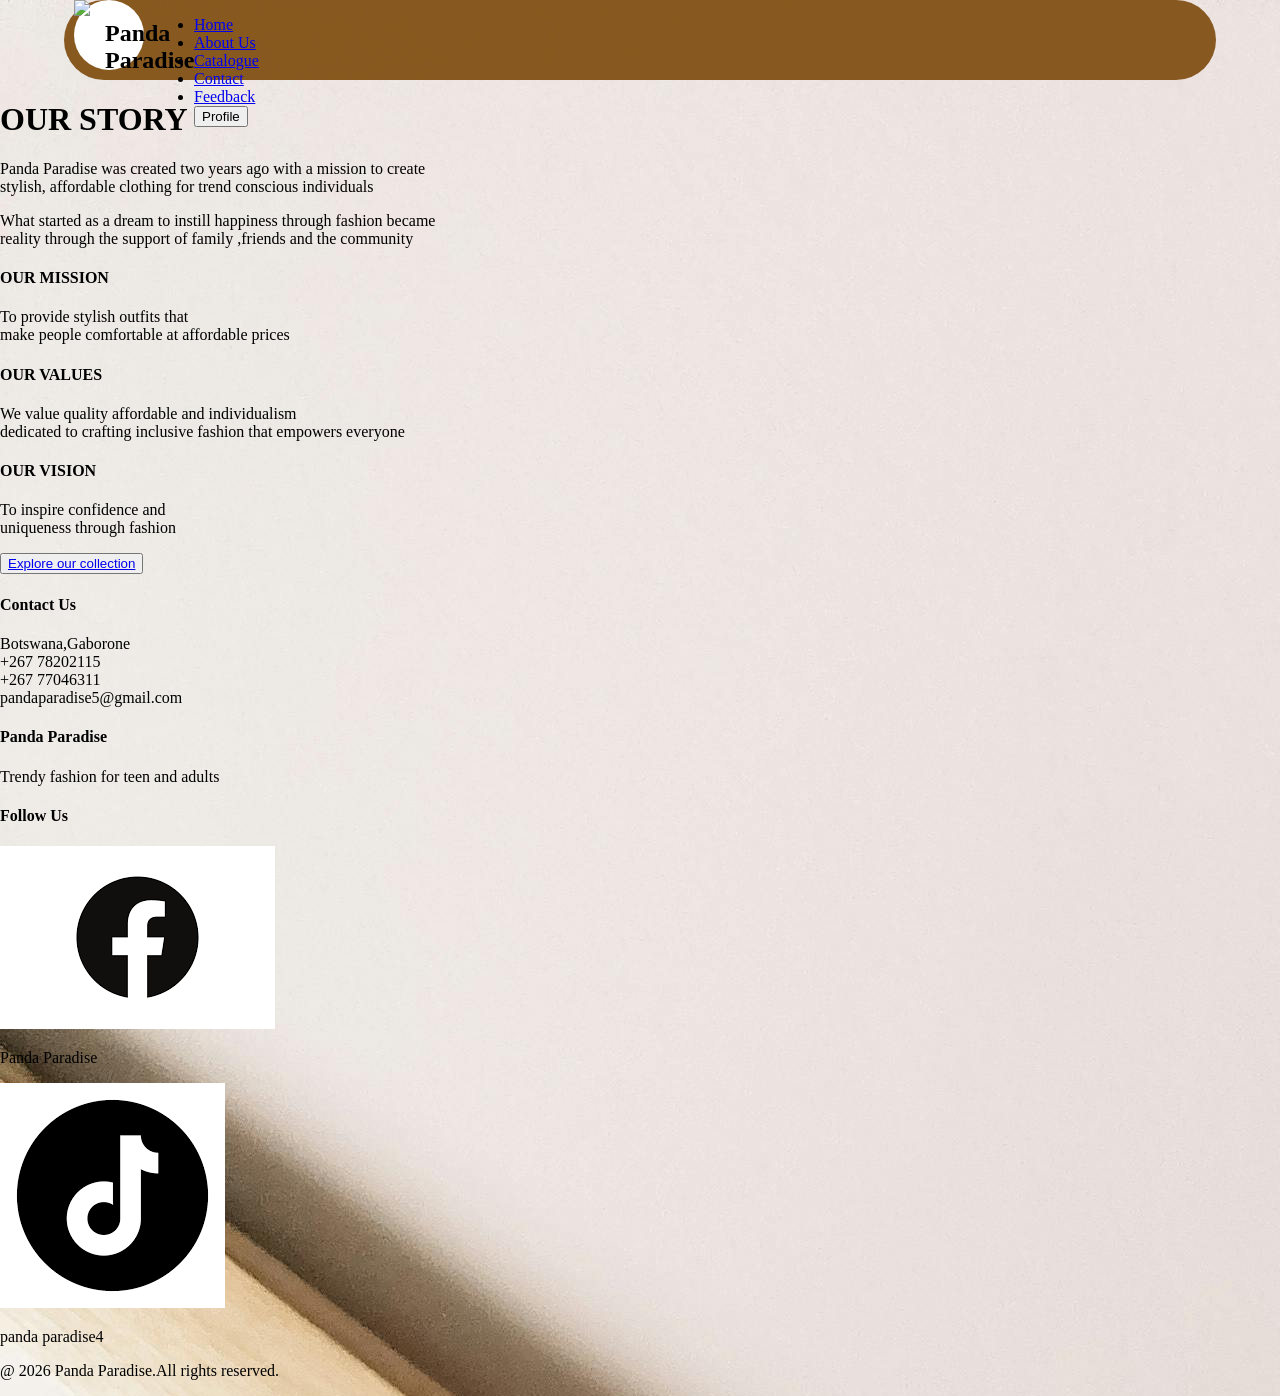
==== aboutus.html @ ee4ac347 "website commit" ====
<!DOCTYPE html>
<html lang="en">
<head>
    <meta charset="UTF-8">
    <meta name="viewport" content="width=device-width, initial-scale=1.0">
    <title>Panda Paradise</title>
    <link rel="stylesheet" href="style.css">


</head>
<body>
    <header>
        <div class="logo">
            <img src="images/panda logo.png">
            <h2>Panda Paradise</h2>
        </div>

        <nav>
            <ul>
                <li><a href="index.html">Home</a></li>
                <li><a href="aboutus.html">About Us</a></li>
                <li><a href="catalogue.html">Catalogue</a></li>
                <li><a href="contact.html">Contact</a></li>
                <li><a href="feedback.html">Feedback</a></li>
                <button>Profile</button>
            </ul>
        </nav>

        
    </header>
     
    <div class="Our Story">
        <h1>OUR STORY</h1>
        <p>Panda Paradise was created two years ago with a mission to create<br>
           stylish, affordable clothing for trend conscious individuals
        </p>
        <p>What started as a dream to instill happiness through fashion became<br>
            reality through the support of family ,friends and the community
        </p>
    </div>

    <div class="Our Mission">
        <h4>OUR MISSION</h4>
        <p>To provide stylish outfits that <br>make people comfortable at affordable prices</p>
    </div>

    <div class="Our Values">
        <h4>OUR VALUES</h4>
        <p>We value quality affordable and individualism<br>dedicated to crafting inclusive fashion that empowers everyone</p>
    </div>

    <div class="Our Vision">
        <h4>OUR VISION</h4>
        <p>To inspire confidence and<br>uniqueness through fashion</p>
    </div>
    <div>
        <button>
            <a href="catalogue.html" class="btn">Explore our collection</a>
        </button>
    </div>
    <footer>
        <div class="Contact Us">
            <h4>Contact Us</h4>
            <p>Botswana,Gaborone<br>+267 78202115<br>+267 77046311<br>pandaparadise5@gmail.com</p>
        </div>

        <div class="Panda Paradise"> 
            <h4>Panda Paradise</h4>
            <p>Trendy fashion for teen and adults</p>

        </div>

        <div class="Follow Us">
            <h4>Follow Us</h4>
            <img src="images/facebook.png">
            <p>Panda Paradise</p>

            <img src="images/tiktok.png">
            <p>panda paradise4</p>

        </div>
         <p>@ 2026 Panda Paradise.All rights reserved.</p>

    </footer>
</body>
</html>
---- style.css ----
body{
    margin: 0px;
    padding: 0px;
    box-sizing: border-box;
    background-color: rgba(125, 74, 10, 0.56);
    background-image: url(images/back_3.jpg);
    /*background-repeat: no-repeat;
    background-size: cover;*/
   
}
header{
    height: 80px;
    width: 90%;
    border-radius: 40px;
    background-color:rgba(125, 74, 10, 0.90);
    margin-left: 5%;
    margin-right: 5%;
    display: flex;
    align-content: center;
}

.logo{
    height: 70px;
    width: 70px;
    background-color: white;
    display: flex;
    margin-left: 10px;
    margin-right: 10px;
    border-radius: 40px;
    gap: 15px;
}
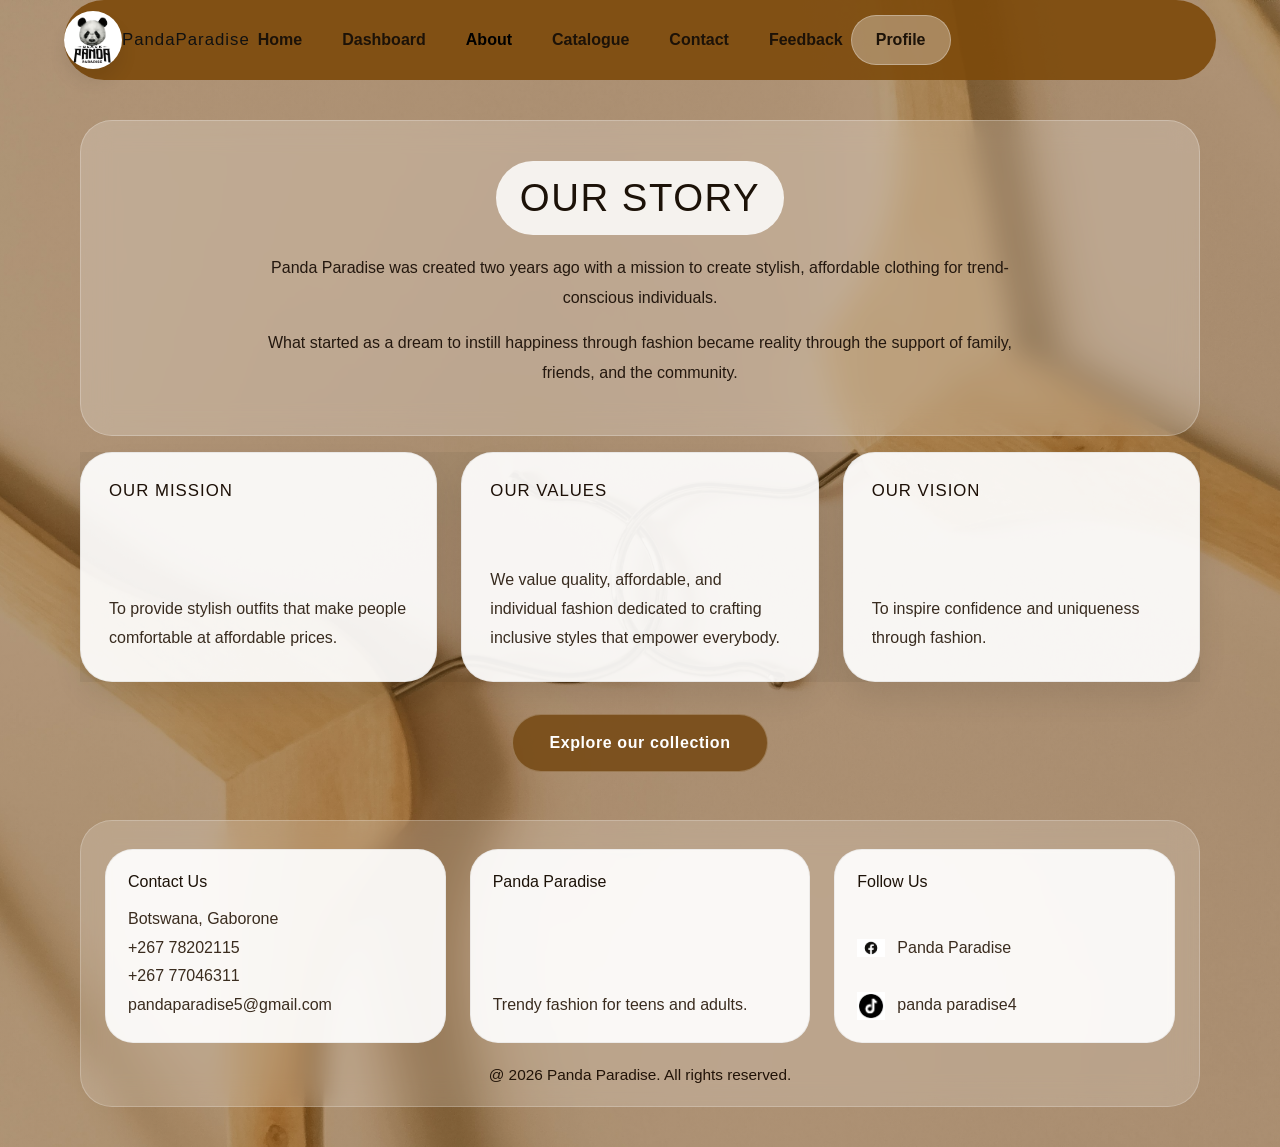
==== commit 3374abf4: "added bootstrap to my code" ====
--- a/aboutus.html
+++ b/aboutus.html
@@ -4,83 +4,100 @@
     <meta charset="UTF-8">
     <meta name="viewport" content="width=device-width, initial-scale=1.0">
     <title>Panda Paradise</title>
-    <link rel="stylesheet" href="style.css">
+    <link href="https://cdn.jsdelivr.net/npm/bootstrap@5.3.2/dist/css/bootstrap.min.css" rel="stylesheet">
+    <link rel="stylesheet" href="styles/navbar.css">
+    <link rel="stylesheet" href="styles/aboutus.css">
+
 
 
 </head>
 <body>
-    <header>
+   
+    <header class="navbar navbar-expand-lg">
         <div class="logo">
-            <img src="images/panda logo.png">
-            <h2>Panda Paradise</h2>
+            <img src="images/panda_logo.png" alt="Panda Paradise logo">
         </div>
+        <h3>PandaParadise</h3>
 
-        <nav>
-            <ul>
-                <li><a href="index.html">Home</a></li>
-                <li><a href="aboutus.html">About Us</a></li>
-                <li><a href="catalogue.html">Catalogue</a></li>
-                <li><a href="contact.html">Contact</a></li>
-                <li><a href="feedback.html">Feedback</a></li>
-                <button>Profile</button>
-            </ul>
-        </nav>
+        <button class="navbar-toggler" type="button" data-bs-toggle="collapse" data-bs-target="#mainNav" aria-controls="mainNav" aria-expanded="false" aria-label="Toggle navigation">
+            <span class="navbar-toggler-icon"></span>
+        </button>
 
-        
+        <div class="collapse navbar-collapse" id="mainNav">
+            <div class="nav-links">
+                <ul class="navbar-nav ms-auto mb-2 mb-lg-0">
+                    <li class="nav-item"><a class="nav-link" href="index.html">Home</a></li>
+                    <li class="nav-item"><a class="nav-link" href="home.html">Dashboard</a></li>
+                    <li class="nav-item"><a class="nav-link active" aria-current="page" href="aboutus.html">About</a></li>
+                    <li class="nav-item"><a class="nav-link" href="catalogue.html">Catalogue</a></li>
+                    <li class="nav-item"><a class="nav-link" href="contact.html">Contact</a></li>
+                    <li class="nav-item"><a class="nav-link" href="feedback.html">Feedback</a></li>
+                </ul>
+            </div>
+
+            <div class="profile-link">
+                <a href="profile.html">Profile</a>
+            </div>
+        </div>
     </header>
-     
-    <div class="Our Story">
+
+    <section class="story-section">
         <h1>OUR STORY</h1>
-        <p>Panda Paradise was created two years ago with a mission to create<br>
-           stylish, affordable clothing for trend conscious individuals
-        </p>
-        <p>What started as a dream to instill happiness through fashion became<br>
-            reality through the support of family ,friends and the community
-        </p>
+        <p>Panda Paradise was created two years ago with a mission to create stylish, affordable clothing for trend-conscious individuals.</p>
+        <p>What started as a dream to instill happiness through fashion became reality through the support of family, friends, and the community.</p>
+    </section>
+
+    <section class="story-cards">
+        <article class="story-card">
+            <h4>OUR MISSION</h4>
+            <p>To provide stylish outfits that make people comfortable at affordable prices.</p>
+        </article>
+
+        <article class="story-card">
+            <h4>OUR VALUES</h4>
+            <p>We value quality, affordable, and individual fashion dedicated to crafting inclusive styles that empower everybody.</p>
+        </article>
+
+        <article class="story-card">
+            <h4>OUR VISION</h4>
+            <p>To inspire confidence and uniqueness through fashion.</p>
+        </article>
+    </section>
+
+    <div class="cta">
+        <a href="catalogue.html" class="btn">Explore our collection</a>
     </div>
 
-    <div class="Our Mission">
-        <h4>OUR MISSION</h4>
-        <p>To provide stylish outfits that <br>make people comfortable at affordable prices</p>
-    </div>
+    <footer>
+        <div class="footer-sections">
+            <div class="footer-card contact-us">
+                <h4>Contact Us</h4>
+                <p>Botswana, Gaborone<br>+267 78202115<br>+267 77046311<br>pandaparadise5@gmail.com</p>
+            </div>
 
-    <div class="Our Values">
-        <h4>OUR VALUES</h4>
-        <p>We value quality affordable and individualism<br>dedicated to crafting inclusive fashion that empowers everyone</p>
-    </div>
+            <div class="footer-card about-us">
+                <h4>Panda Paradise</h4>
+                <p>Trendy fashion for teens and adults.</p>
+            </div>
 
-    <div class="Our Vision">
-        <h4>OUR VISION</h4>
-        <p>To inspire confidence and<br>uniqueness through fashion</p>
-    </div>
-    <div>
-        <button>
-            <a href="catalogue.html" class="btn">Explore our collection</a>
-        </button>
-    </div>
-    <footer>
-        <div class="Contact Us">
-            <h4>Contact Us</h4>
-            <p>Botswana,Gaborone<br>+267 78202115<br>+267 77046311<br>pandaparadise5@gmail.com</p>
+            <div class="footer-card follow-us">
+                <h4>Follow Us</h4>
+                <div class="social-item">
+                    <img src="images/facebook.png" alt="Facebook icon">
+                    <p>Panda Paradise</p>
+                </div>
+                <div class="social-item">
+                    <img src="images/tiktok.png" alt="TikTok icon">
+                    <p>panda paradise4</p>
+                </div>
+            </div>
         </div>
+        <div class="footer-copy">
+            <p>@ 2026 Panda Paradise. All rights reserved.</p>
+        </div>
+</footer>
+    <script src="https://cdn.jsdelivr.net/npm/bootstrap@5.3.2/dist/js/bootstrap.bundle.min.js"></script>
+</body>
+</html>
 
-        <div class="Panda Paradise"> 
-            <h4>Panda Paradise</h4>
-            <p>Trendy fashion for teen and adults</p>
 
-        </div>
-
-        <div class="Follow Us">
-            <h4>Follow Us</h4>
-            <img src="images/facebook.png">
-            <p>Panda Paradise</p>
-
-            <img src="images/tiktok.png">
-            <p>panda paradise4</p>
-
-        </div>
-         <p>@ 2026 Panda Paradise.All rights reserved.</p>
-
-    </footer>
-</body>
-</html>
--- a/styles/navbar.css
+++ b/styles/navbar.css
@@ -0,0 +1,29 @@
+/* Shared navbar overrides for Bootstrap-collapsible header */
+
+/* Your existing pages style the <header> directly; keep Bootstrap from overriding too much. */
+.navbar-custom {
+  padding: 0;
+}
+
+/* Make the logo/title align nicely when menu is collapsed */
+.navbar-custom .logo {
+  display: flex;
+  align-items: center;
+  justify-content: center;
+}
+
+/* Prevent legacy mobile CSS from forcing the ul into a wrapped horizontal layout */
+.navbar-custom .nav-links {
+  width: 100%;
+}
+
+.navbar-custom .nav-links ul {
+  margin: 0;
+  padding: 0;
+}
+
+/* When collapsed, Bootstrap adds display block/flex; ensure spacing */
+.navbar-custom .navbar-nav .nav-link {
+  padding: 0.5rem 1rem;
+}
+
--- a/styles/aboutus.css
+++ b/styles/aboutus.css
@@ -0,0 +1,277 @@
+body {
+    margin: 0;
+    padding: 0;
+    box-sizing: border-box;
+    min-height: 100vh;
+    font-family: 'Poppins', sans-serif;
+    color: #1c1208;
+    background-color: #7a4f1b;
+    background-image: linear-gradient(rgba(122, 79, 27, 0.55), rgba(122, 79, 27, 0.55)), url(../images/back_3.jpg);
+    background-size: cover;
+    background-position: center;
+    background-repeat: no-repeat;
+}
+
+header{
+    height: 80px;
+    width: 90%;
+    border-radius: 40px;
+    background-color: rgba(125, 74, 10, 0.90);
+    margin-left: 5%;
+    margin-right: 5%;
+    display: flex;
+    align-items: center;
+    justify-content: space-between;
+}
+
+
+.logo {
+    display: flex;
+    align-items: center;
+    justify-content: center;
+    background: #fff;
+    width: 58px;
+    height: 58px;
+    border-radius: 50%;
+    padding: 8px;
+    box-shadow: 0 12px 18px rgba(0,0,0,0.08);
+}
+
+.logo img {
+    max-width: 100%;
+    height: auto;
+}
+
+header h3 {
+    margin: 0;
+    font-size: 1.05rem;
+    letter-spacing: 1px;
+    color: #111;
+}
+
+.nav-links ul {
+    display: flex;
+    align-items: center;
+    gap: 24px;
+    list-style: none;
+    margin: 0;
+    padding: 0;
+}
+
+.nav-links a {
+    text-decoration: none;
+    color: #1c1208;
+    font-weight: 600;
+    transition: color 0.25s ease;
+}
+
+.nav-links a:hover {
+    color: #fff;
+}
+
+.profile-link a {
+    display: inline-flex;
+    align-items: center;
+    justify-content: center;
+    padding: 12px 24px;
+    border-radius: 999px;
+    background: rgba(255,255,255,0.32);
+    color: #1c1208;
+    text-decoration: none;
+    font-weight: 700;
+    border: 1px solid rgba(255,255,255,0.3);
+}
+
+.story-section {
+    width: min(1120px, 90%);
+    margin: 40px auto 16px;
+    padding: 40px 36px 32px;
+    border-radius: 32px;
+    background: rgba(255,255,255,0.22);
+    backdrop-filter: blur(14px);
+    border: 1px solid rgba(255,255,255,0.24);
+    text-align: center;
+}
+
+.story-section h1 {
+    display: inline-block;
+    margin: 0 0 18px;
+    padding: 14px 24px;
+    border-radius: 999px;
+    background: rgba(255,255,255,0.85);
+    font-size: clamp(2rem, 3vw, 2.8rem);
+    letter-spacing: 1.5px;
+}
+
+.story-section p {
+    max-width: 760px;
+    margin: 0 auto 14px;
+    line-height: 1.9;
+    color: #24180f;
+    font-size: 1rem;
+}
+
+
+.story-cards {
+    width: min(1120px, 90%);
+    margin: 0 auto 32px;
+    display: grid;
+    grid-template-columns: repeat(3, minmax(240px, 1fr));
+    gap: 24px;
+    background-color: rgba(0,0,0,0.05);
+}
+
+.story-card {
+    padding: 28px;
+    border-radius: 32px;
+    background: rgba(255,255,255,0.92);
+    border: 1px solid rgba(0,0,0,0.06);
+    box-shadow: 0 16px 30px rgba(0,0,0,0.08);
+    display: flex;
+    flex-direction: column;
+    justify-content: space-between;
+    min-height: 230px;
+}
+
+.story-card h4 {
+    margin: 0 0 16px;
+    font-size: 1.05rem;
+    letter-spacing: 1px;
+    color: #1d1007;
+}
+
+.story-card p {
+    margin: 0;
+    line-height: 1.8;
+    color: #382b1f;
+}
+
+.cta {
+    width: min(1120px, 90%);
+    margin: 0 auto 48px;
+    text-align: center;
+}
+
+.cta .btn {
+    display: inline-flex;
+    align-items: center;
+    justify-content: center;
+    padding: 16px 36px;
+    border-radius: 999px;
+    background: rgba(122,79,27,0.95);
+    color: #fff;
+    text-decoration: none;
+    font-weight: 700;
+    letter-spacing: 0.6px;
+    transition: transform 0.2s ease, background 0.2s ease;
+    border: 1px solid rgba(255,255,255,0.24);
+}
+
+.cta .btn:hover {
+    transform: translateY(-2px);
+    background: rgba(122,79,27,1);
+}
+
+footer {
+    width: min(1120px, 90%);
+    margin: 0 auto 40px;
+    padding: 28px 24px 20px;
+    border-radius: 32px;
+    background: rgba(255,255,255,0.18);
+    backdrop-filter: blur(14px);
+    border: 1px solid rgba(255,255,255,0.22);
+}
+
+.footer-sections {
+    display: grid;
+    grid-template-columns: repeat(3, minmax(220px, 1fr));
+    gap: 24px;
+    margin-bottom: 20px;
+}
+
+.footer-card {
+    padding: 22px;
+    border-radius: 28px;
+    background: rgba(255,255,255,0.92);
+    border: 1px solid rgba(0,0,0,0.05);
+    display: flex;
+    flex-direction: column;
+    justify-content: space-between;
+    min-height: 190px;
+}
+
+.footer-card h4 {
+    margin: 0 0 14px;
+    font-size: 1rem;
+    color: #1c1208;
+}
+
+.footer-card p {
+    margin: 0;
+    line-height: 1.8;
+    color: #3a2c1f;
+}
+
+.footer-card .social-item {
+    display: flex;
+    align-items: center;
+    gap: 12px;
+    margin-top: 10px;
+}
+
+.footer-card .social-item img {
+    width: 28px;
+    height: auto;
+}
+
+.footer-copy {
+    text-align: center;
+    color: #211308;
+    font-size: 0.96rem;
+}
+
+.footer-copy p {
+    margin: 0;
+}
+
+@media (max-width: 980px) {
+    .story-cards,
+    .footer-sections {
+        grid-template-columns: repeat(2, minmax(220px, 1fr));
+    }
+}
+
+@media (max-width: 720px) {
+    header {
+        flex-direction: column;
+        align-items: stretch;
+        height: auto;
+        padding: 20px 22px;
+        gap: 18px;
+    }
+
+    .nav-links ul {
+        flex-wrap: wrap;
+        justify-content: center;
+        gap: 14px;
+    }
+
+    .story-section,
+    .story-cards,
+    .cta,
+    footer {
+        width: 92%;
+        margin-left: auto;
+        margin-right: auto;
+    }
+
+    .story-cards,
+    .footer-sections {
+        grid-template-columns: 1fr;
+    }
+
+    .cta .btn {
+        width: 100%;
+        max-width: 360px;
+    }
+}
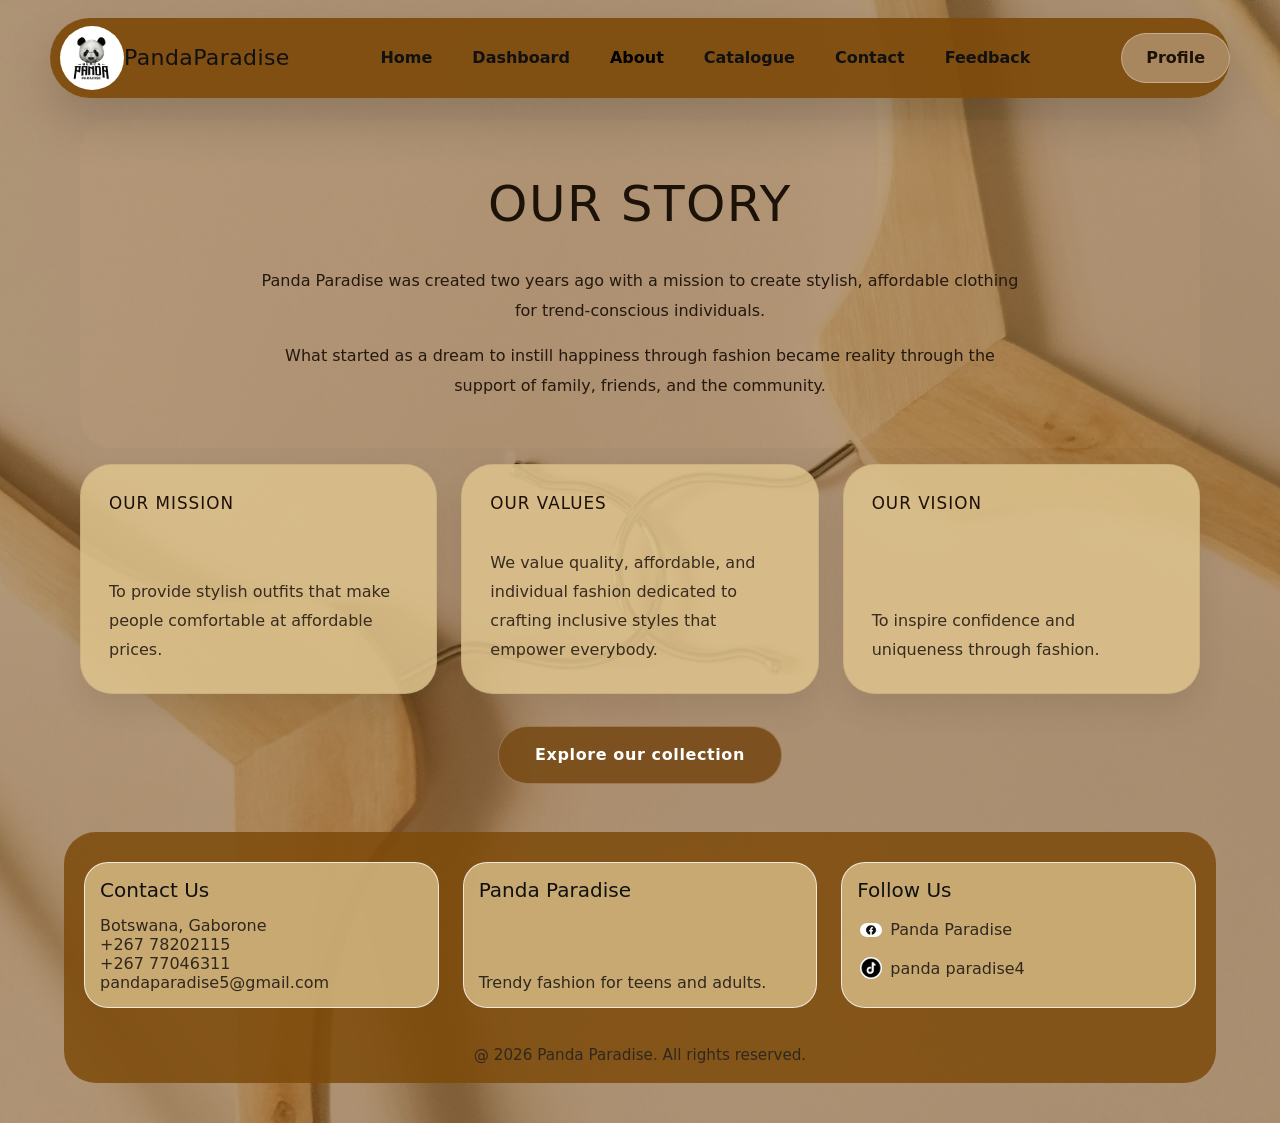
==== commit d1e9ad0b: "-" ====
--- a/aboutus.html
+++ b/aboutus.html
@@ -5,11 +5,7 @@
     <meta name="viewport" content="width=device-width, initial-scale=1.0">
     <title>Panda Paradise</title>
     <link href="https://cdn.jsdelivr.net/npm/bootstrap@5.3.2/dist/css/bootstrap.min.css" rel="stylesheet">
-    <link rel="stylesheet" href="styles/navbar.css">
     <link rel="stylesheet" href="styles/aboutus.css">
-
-
-
 </head>
 <body>
    
--- a/styles/aboutus.css
+++ b/styles/aboutus.css
@@ -3,7 +3,6 @@
     padding: 0;
     box-sizing: border-box;
     min-height: 100vh;
-    font-family: 'Poppins', sans-serif;
     color: #1c1208;
     background-color: #7a4f1b;
     background-image: linear-gradient(rgba(122, 79, 27, 0.55), rgba(122, 79, 27, 0.55)), url(../images/back_3.jpg);
@@ -12,61 +11,87 @@
     background-repeat: no-repeat;
 }
 
-header{
+header {
+    top: 18px;
+    z-index: 10;
     height: 80px;
-    width: 90%;
+    width: min(96%, 1180px);
+    margin: 0 auto;
     border-radius: 40px;
-    background-color: rgba(125, 74, 10, 0.90);
-    margin-left: 5%;
-    margin-right: 5%;
+    background-color: rgba(125, 74, 10, 0.92);
     display: flex;
     align-items: center;
     justify-content: space-between;
-}
-
+    padding: 0 22px;
+    box-shadow: 0 20px 50px rgba(0, 0, 0, 0.18);
+}
 
 .logo {
     display: flex;
     align-items: center;
     justify-content: center;
-    background: #fff;
-    width: 58px;
-    height: 58px;
-    border-radius: 50%;
+    background-color: #fff;
     padding: 8px;
-    box-shadow: 0 12px 18px rgba(0,0,0,0.08);
+    border-radius: 60px;
+    min-width: 64px;
+    margin-left: 10px;
 }
 
 .logo img {
-    max-width: 100%;
+    display: block;
+    width: 40px;
     height: auto;
 }
 
 header h3 {
     margin: 0;
-    font-size: 1.05rem;
-    letter-spacing: 1px;
+    font-size: 22px;
     color: #111;
-}
-
-.nav-links ul {
-    display: flex;
+    letter-spacing: 0.4px;
+}
+
+.nav-links {
+    flex: 1;
+    margin: 0 24px;
+}
+
+header .nav-links ul {
+    display: flex;
+    justify-content: center;
     align-items: center;
     gap: 24px;
+    margin: 0;
+    padding: 0;
     list-style: none;
-    margin: 0;
-    padding: 0;
-}
-
-.nav-links a {
+}
+
+header .nav-links li {
+    display: flex;
+    align-items: center;
+}
+
+header .nav-links li a {
     text-decoration: none;
-    color: #1c1208;
-    font-weight: 600;
+    color: #111;
+    font-weight: 700;
     transition: color 0.25s ease;
 }
 
-.nav-links a:hover {
-    color: #fff;
+header .nav-links li a:hover {
+    color: #ffd27f;
+}
+
+header .button {
+    background-color: #7d4a0a;
+    border-radius: 50px;
+    padding: 10px 22px;
+}
+
+.button a {
+    text-decoration: none;
+    color: #f5f1ea;
+    font-size: 0.95rem;
+    font-weight: 700;
 }
 
 .profile-link a {
@@ -87,9 +112,7 @@
     margin: 40px auto 16px;
     padding: 40px 36px 32px;
     border-radius: 32px;
-    background: rgba(255,255,255,0.22);
-    backdrop-filter: blur(14px);
-    border: 1px solid rgba(255,255,255,0.24);
+    background: rgba(220, 194, 140, 0.05);
     text-align: center;
 }
 
@@ -98,8 +121,7 @@
     margin: 0 0 18px;
     padding: 14px 24px;
     border-radius: 999px;
-    background: rgba(255,255,255,0.85);
-    font-size: clamp(2rem, 3vw, 2.8rem);
+    font-size: 50px;
     letter-spacing: 1.5px;
 }
 
@@ -118,13 +140,12 @@
     display: grid;
     grid-template-columns: repeat(3, minmax(240px, 1fr));
     gap: 24px;
-    background-color: rgba(0,0,0,0.05);
 }
 
 .story-card {
     padding: 28px;
     border-radius: 32px;
-    background: rgba(255,255,255,0.92);
+    background: rgba(220, 194, 140, 0.88);
     border: 1px solid rgba(0,0,0,0.06);
     box-shadow: 0 16px 30px rgba(0,0,0,0.08);
     display: flex;
@@ -173,66 +194,75 @@
 }
 
 footer {
-    width: min(1120px, 90%);
+    position: relative;
+    z-index: 1;
+    width: 90%;
+    max-width: 1180px;
     margin: 0 auto 40px;
-    padding: 28px 24px 20px;
+    padding: 30px 20px 0;
+    background: rgba(125, 74, 10, 0.85);
     border-radius: 32px;
-    background: rgba(255,255,255,0.18);
-    backdrop-filter: blur(14px);
-    border: 1px solid rgba(255,255,255,0.22);
 }
 
 .footer-sections {
     display: grid;
-    grid-template-columns: repeat(3, minmax(220px, 1fr));
+    grid-template-columns: repeat(3, minmax(180px, 1fr));
     gap: 24px;
-    margin-bottom: 20px;
+    align-items: stretch;
+    margin-bottom: 24px;
 }
 
 .footer-card {
-    padding: 22px;
-    border-radius: 28px;
-    background: rgba(255,255,255,0.92);
-    border: 1px solid rgba(0,0,0,0.05);
+    background: rgba(220, 194, 140, 0.78);
+    padding: 15px;
+    border-radius: 24px;
+    border: 1px solid rgba(255,255,255,0.72);
+    box-sizing: border-box;
     display: flex;
     flex-direction: column;
     justify-content: space-between;
-    min-height: 190px;
+    height: 100%;
 }
 
 .footer-card h4 {
-    margin: 0 0 14px;
-    font-size: 1rem;
-    color: #1c1208;
+    margin-top: 0;
+    margin-bottom: 14px;
+    font-size: 20px;
+    color: #111;
 }
 
 .footer-card p {
     margin: 0;
-    line-height: 1.8;
-    color: #3a2c1f;
+    color: #30281f;
+    line-height: 1.2;
 }
 
 .footer-card .social-item {
     display: flex;
     align-items: center;
-    gap: 12px;
-    margin-top: 10px;
+    gap: 5px;
+    margin-bottom: 10px;
 }
 
 .footer-card .social-item img {
     width: 28px;
     height: auto;
+    border-radius: 50px;
+    padding: 3px;
 }
 
 .footer-copy {
     text-align: center;
-    color: #211308;
-    font-size: 0.96rem;
+    padding: 12px 0 16px;
 }
 
 .footer-copy p {
     margin: 0;
-}
+    color: #30281f;
+    font-size: 0.95rem;
+}
+
+
 
 @media (max-width: 980px) {
     .story-cards,
